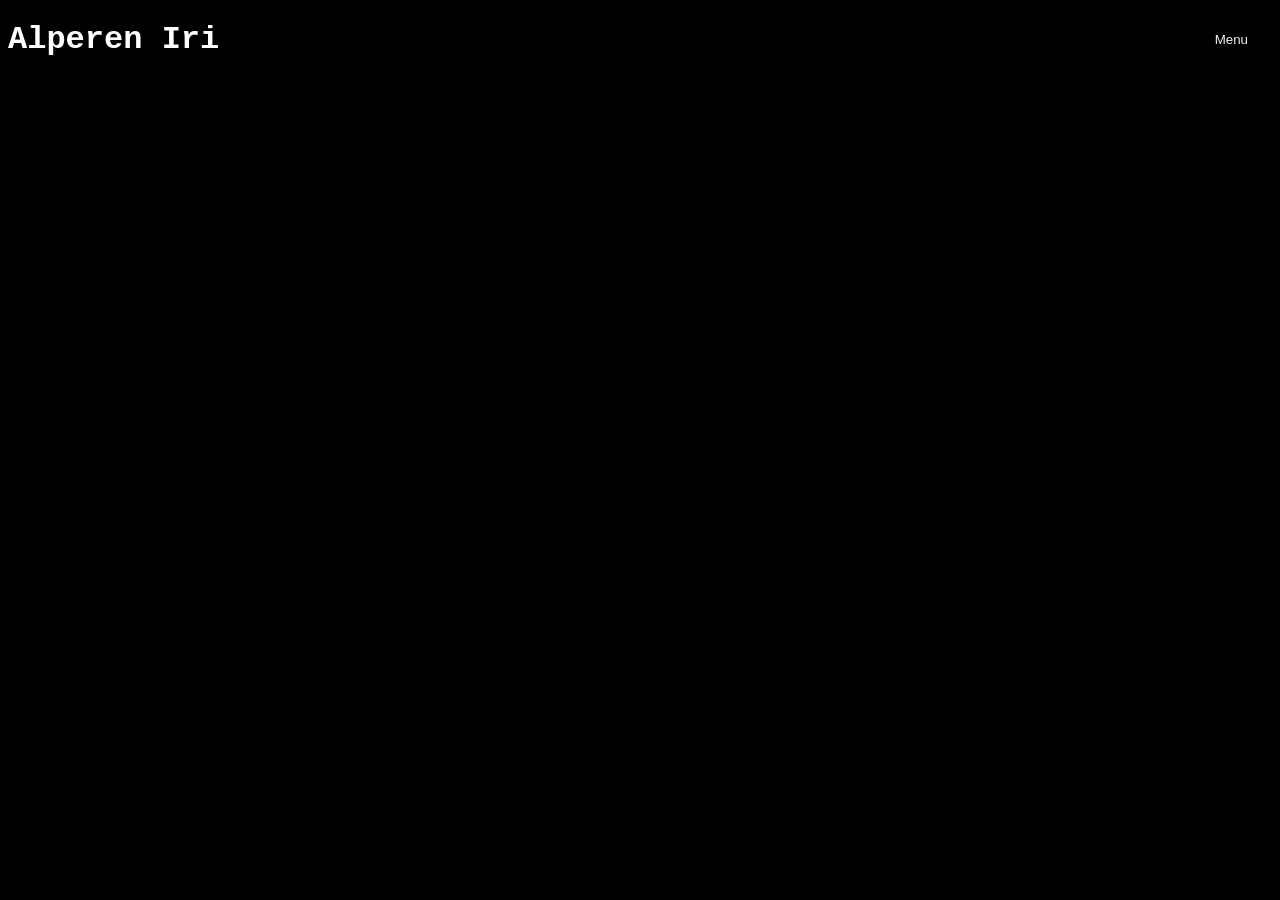
==== index.html @ 88f2e233 "Update index.html" ====
<!DOCTYPE html>
<html lang="en">
 <head>
        <meta charset="UTF-8">
        <meta name="viewport" content="width=device-width, initial-scale=1.0">
        <title>Welcome to my site</title>
        <link rel="stylesheet" href="style.css">
  </head>
 <body class="nigger">
   <header class="header">
<!--navigatiebar-->
      <button id="open-menu">Menu</button>
      <div id="side-bar">
        <button id="close-menu" class="unstyled-btn">✖</button>
        <li><a href="index.html" class="nav-link">home</a></li>
        <li><a href="about.html" class="nav-link">programming languages</a></li>
        <a href="https://www.linkedin.com/in/alperen-iri-6a7904355/" class="ll">
          <img src="social.png" class="linkedin">
        </a>
        <a href="https://github.com/ikomik123" class="lg">
          <img src="github.png" class="github">
        </a>
        <a href="https://www.instagram.com/alperen.turanci/" class="lin">
          <img src="instagram.png" class="instagram">
        </a>
   </header>
   <h1 id="niggerr">Alperen Iri</h1>
   <h2>my coding experiences</h2>
   <p>i started my coding journey when i was just 9 years old. i started with the basics: scratch jr. after i found that too easy, i switched to the regular scratch. at that time i was good at navigating the web and learned how scratch works through youtube. afterwards i tried learning how to hack, but at the time i was too young to learn something that advanced. after the age of 11, i went to highschool. my highschool, metis montessori lyceum, had special coding classes next to regular ones. it's name was coderclass. look in the menu for </p>
   <p>i also made projects for the municipility of amsterdam and for waternet. i also was making games in unreal engine in my free time.</p>
   <h2>my work experience</h2>
   <p>i started my work journey at the age of 12. i started working as a teacher's assistant at coderminds. later on i became a teacher at the age of 15. coderminds is a company who teaches children coding. ages of children range fron 6-12 years old. when i was 13, i started my own freelancing job where i would plan people's vacations. it did not work out very well and thus needed to stop with it. i also started working in the school cantine when i was 12 and at age of 14 i started doing the administration. also at the age of 14 i found a job at the popular fast food chain HFC in the netherlands. i worked there for 2 months before i got asked to work in another restaurant as a waiter. i worked there 8 months before i resigned and continues working a singular job.</p>
   <h2>more information</h2>
   <p>i have done wingchun, a martial arts made during the japanese-chinese war made by ip-man, for over 3+ years in atilim. also next to that i have been doing escrima, a philipines sword fighting sport, for well over a year. i have helped with the school christmas party and made the posters and handled the music. now, i want to study law and become a lawyer. i know 3 languages fluently: dutch, english and turkish.</p>

  <script src="index.js"></script>
 </body>
</html>
 </body>

</html>
---- style.css ----
@import url('https://fonts.googleapis.com/css2?family=Inter:wght@100..900&display=swap');
/* --- ADDED: Import the Press Start 2P font from Google Fonts --- */
@import url('https://fonts.googleapis.com/css2?family=Press+Start+2P&display=swap');

/*navigatiebar*/
.unstyled-btn {
      background-color: transparent;
      font-size: 24px;
       border: none;
}

#close-menu {
      position: absolute;
      top: 12px;
      right: 12px;
      cursor: pointer;
      color: #f0f0f0;
}

#open-menu {
     position: fixed;
     top: 24px;
     right: 24px;
     color: #f0f0f0;
     background-color: black;
     border: none;
     padding: 8px;
     border-radius: 4px;
     cursor: pointer;
}

#side-bar {
     padding-top: 32px;
     color: #f0f0f0;
     background-color: black;
     width: 300px;
     height: 100vh;
     position: fixed;
     top: 0;
     left: 0;
     transform: translateX(-100%);
     transition: transform 0.25s ease-out;
}

#side-bar li {
     text-align: center;
     padding: 50px 0;
}

#side-bar.side-bar--open {
     transform: translateX(0);
}

.nav-link{
  color:#f0f0f0;
}

.linkedin{
  color: white;
  width: 32px;
  height: 32px;
  filter: invert(100%) sepia(100%) saturate(0) hue-rotate(280deg) brightness(100%) contrast(100%);
  padding: 0px 25px;
  visibility: visible;
}

.instagram{
  color: white;
  width: 32px;
  height: 32px;
  filter: invert(100%) sepia(100%) saturate(0) hue-rotate(280deg) brightness(100%) contrast(100%);
  padding: 100px 25px;
  visibility: visible;
}

.github{
  color: white;
  width: 32px;
  height: 32px;
  filter: invert(100%) sepia(100%) saturate(0) hue-rotate(280deg) brightness(100%) contrast(100%);
  padding: 50px 25px;
  visibility: visible;
}

.ll{
  visibility:hidden;
}

.lg{
  visibility:hidden;
}

.lin{
  visibility:hidden;
}
/*einde navigatiebar*/
body {
   font-family: ui-monospace, Menlo, Monaco, "Cascadia Mono", "Segoe UI Mono", "Roboto Mono", "Oxygen Mono", "Ubuntu Monospace", "Source Code Pro", "Fira Mono", "Droid Sans Mono", "Courier New", monospace;
    background-color: black;
}

H1{
  color: white;
}
.naam {
   text-align: center;
}

.pbegin{
  color:white;
  text-align: center;
  margin-bottom: 30px;
  margin-top: 30px;
}

/*column*/
.column {
  float: left;
  width: 50%;
}


.row:after {
  content: "";
  display: table;
  clear: both;
}

.row {
  display: flex;
}

.column {
  flex: 50%;
  text-align: center;
}
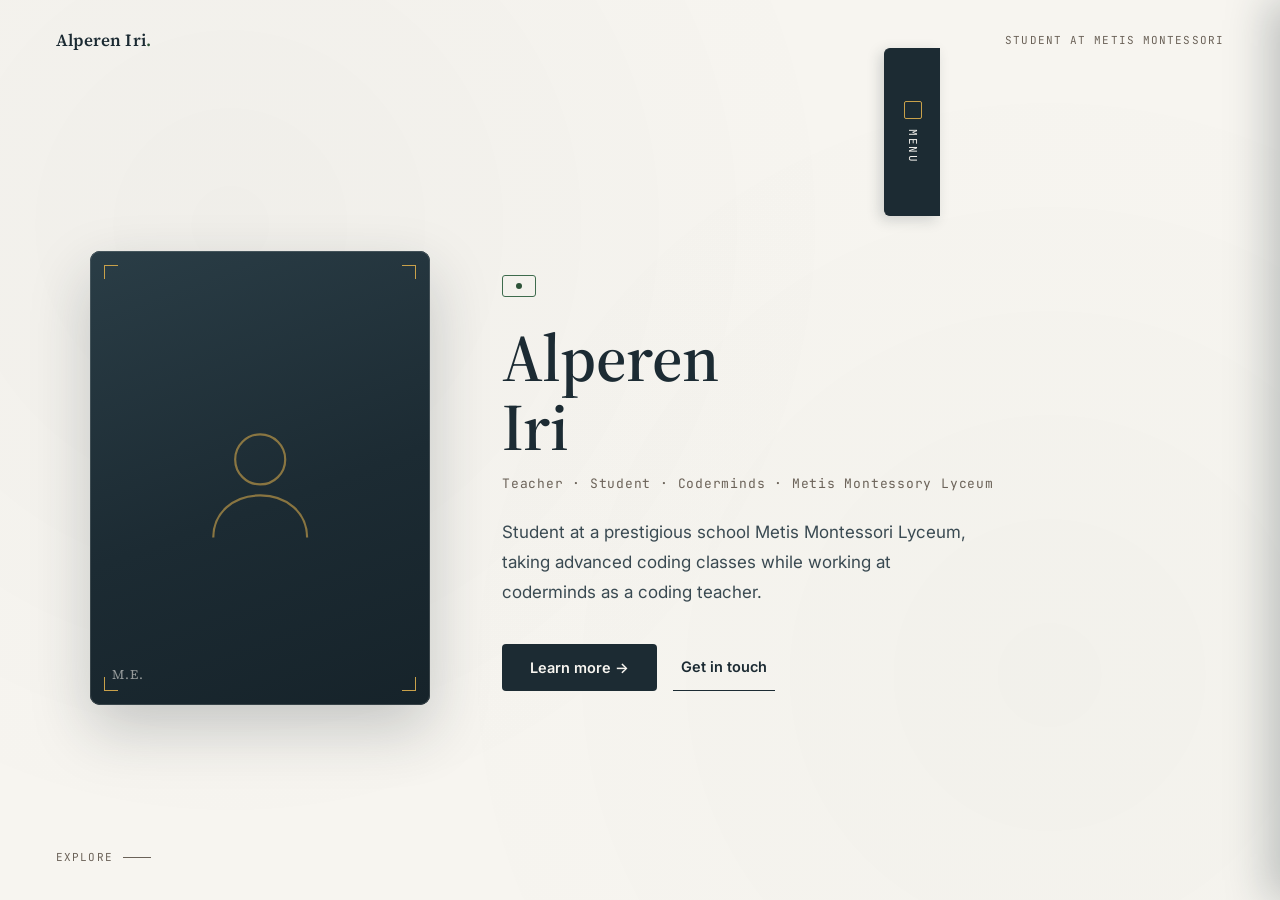
==== commit 133b778d: "added files for the newest version of the website" ====
--- a/index.html
+++ b/index.html
@@ -1,42 +1,91 @@
 <!DOCTYPE html>
 <html lang="en">
- <head>
-        <meta charset="UTF-8">
-        <meta name="viewport" content="width=device-width, initial-scale=1.0">
-        <title>Welcome to my site</title>
-        <link rel="stylesheet" href="style.css">
-  </head>
- <body class="nigger">
-   <header class="header">
-<!--navigatiebar-->
-      <button id="open-menu">Menu</button>
-      <div id="side-bar">
-        <button id="close-menu" class="unstyled-btn">✖</button>
-        <li><a href="index.html" class="nav-link">home</a></li>
-        <li><a href="about.html" class="nav-link">programming languages</a></li>
-        <a href="https://www.linkedin.com/in/alperen-iri-6a7904355/" class="ll">
-          <img src="social.png" class="linkedin">
-        </a>
-        <a href="https://github.com/ikomik123" class="lg">
-          <img src="github.png" class="github">
-        </a>
-        <a href="https://www.instagram.com/alperen.turanci/" class="lin">
-          <img src="instagram.png" class="instagram">
-        </a>
-   </header>
-   <h1 id="niggerr">Alperen Iri</h1>
-   <h2>my coding experiences</h2>
-   <p>i started my coding journey when i was just 9 years old. i started with the basics: scratch jr. after i found that too easy, i switched to the regular scratch. at that time i was good at navigating the web and learned how scratch works through youtube. afterwards i tried learning how to hack, but at the time i was too young to learn something that advanced. after the age of 11, i went to highschool. my highschool, metis montessori lyceum, had special coding classes next to regular ones. it's name was coderclass. look in the menu for </p>
-   <p>i also made projects for the municipility of amsterdam and for waternet. i also was making games in unreal engine in my free time.</p>
-   <h2>my work experience</h2>
-   <p>i started my work journey at the age of 12. i started working as a teacher's assistant at coderminds. later on i became a teacher at the age of 15. coderminds is a company who teaches children coding. ages of children range fron 6-12 years old. when i was 13, i started my own freelancing job where i would plan people's vacations. it did not work out very well and thus needed to stop with it. i also started working in the school cantine when i was 12 and at age of 14 i started doing the administration. also at the age of 14 i found a job at the popular fast food chain HFC in the netherlands. i worked there for 2 months before i got asked to work in another restaurant as a waiter. i worked there 8 months before i resigned and continues working a singular job.</p>
-   <h2>more information</h2>
-   <p>i have done wingchun, a martial arts made during the japanese-chinese war made by ip-man, for over 3+ years in atilim. also next to that i have been doing escrima, a philipines sword fighting sport, for well over a year. i have helped with the school christmas party and made the posters and handled the music. now, i want to study law and become a lawyer. i know 3 languages fluently: dutch, english and turkish.</p>
+<head>
+<meta charset="UTF-8">
+<meta name="viewport" content="width=device-width, initial-scale=1.0">
+<title>Alperen Iri</title>
+<link rel="preconnect" href="https://fonts.googleapis.com">
+<link rel="preconnect" href="https://fonts.gstatic.com" crossorigin>
+<link href="https://fonts.googleapis.com/css2?family=Source+Serif+4:opsz,wght@8..60,400;8..60,500;8..60,600;8..60,700&family=Inter:wght@400;500;600&family=JetBrains+Mono:wght@400;500&display=swap" rel="stylesheet">
+<link rel="stylesheet" href="style.css">
 
-  <script src="index.js"></script>
- </body>
-</html>
- </body>
-
-</html>
-
+</head>
+<body>
+ 
+<div class="texture"></div>
+ 
+<!-- TOP BAR -->
+<div class="topbar">
+  <a href="#" class="brand">Alperen Iri<span>.</span></a>
+  <span class="tagline">Student at Metis Montessori</span>
+</div>
+ 
+<!-- GRADEBOOK NAV -->
+<div class="nav-scrim" onclick="document.body.classList.remove('nav-open')"></div>
+<nav class="nav-tab">
+  <button class="tab-trigger" onclick="document.body.classList.add('nav-open')" aria-label="Open menu">
+    <div class="tab-mark"><svg viewBox="0 0 16 16"><path d="M2 8l4 4 8-8"/></svg></div>
+    <span class="stamp-text">Menu</span>
+  </button>
+  <div class="nav-panel">
+    <div class="nav-panel-header">
+      <span class="nav-panel-label">Roll Call</span>
+      <button class="nav-close" onclick="document.body.classList.remove('nav-open')" aria-label="Close menu">✕</button>
+    </div>
+    <ul class="roll-call">
+     <li><a href="index.html"><span class="num">01</span>Home<span class="check"><svg viewBox="0 0 16 16"><path d="M2 8l4 4 8-8"/></svg></span></a></li>
+      <li><a href="about.html"><span class="num">02</span>Teaching career<span class="check"><svg viewBox="0 0 16 16"><path d="M2 8l4 4 8-8"/></svg></span></a></li>
+      <li><a href="school.html" class="active"><span class="num">03</span>Education<span class="check"><svg viewBox="0 0 16 16"><path d="M2 8l4 4 8-8"/></svg></span></a></li>
+      <li><a href="contact.html" class="active"><span class="num">04</span>Contact<span class="check"><svg viewBox="0 0 16 16"><path d="M2 8l4 4 8-8"/></svg></span></a></li>
+    </ul>
+    <div class="nav-panel-footer">
+      Metis Montessori Lyceum<br>
+      Coding teacher and student<br>
+      Amsterdam
+    </div>
+  </div>
+</nav>
+ 
+<!-- MAIN LANDING -->
+<main>
+  <div class="landing">
+ 
+    <!-- PHOTO -->
+    <div class="portrait-wrap">
+      <div class="portrait-placeholder">
+        <svg viewBox="0 0 100 100" fill="none">
+          <circle cx="50" cy="38" r="16" stroke="#C9A14A" stroke-width="1.4" opacity="0.7"/>
+          <path d="M20 88c0-16 13-27 30-27s30 11 30 27" stroke="#C9A14A" stroke-width="1.4" opacity="0.7"/>
+        </svg>
+      </div>
+      <div class="portrait-monogram">M.E.</div>
+      <div class="tick tl"></div>
+      <div class="tick tr"></div>
+      <div class="tick bl"></div>
+      <div class="tick br"></div>
+      <div class="portrait-frame"></div>
+      <div class="wipe"></div>
+    </div>
+ 
+    <!-- TEXT -->
+    <div class="landing-text">
+      <span class="eyebrow"></span>
+      <h1>Alperen<br>Iri</h1>
+      <div class="role-line">Teacher · Student · Coderminds · Metis Montessory Lyceum</div>
+      <p class="intro">Student at a prestigious school Metis Montessori Lyceum, taking advanced coding classes while working at coderminds as a coding teacher.</p>
+      <div class="landing-actions">
+        <a href="about.html" class="btn-primary">Learn more →</a>
+        <a href="about.html#contact" class="btn-ghost">Get in touch</a>
+      </div>
+    </div>
+ 
+  </div>
+</main>
+ 
+<div class="scroll-cue">
+  <span>Explore</span>
+  <span class="line"></span>
+</div>
+ 
+</body>
+</html>
--- a/style.css
+++ b/style.css
@@ -1,137 +1,421 @@
-@import url('https://fonts.googleapis.com/css2?family=Inter:wght@100..900&display=swap');
-/* --- ADDED: Import the Press Start 2P font from Google Fonts --- */
-@import url('https://fonts.googleapis.com/css2?family=Press+Start+2P&display=swap');
-
-/*navigatiebar*/
-.unstyled-btn {
-      background-color: transparent;
-      font-size: 24px;
-       border: none;
-}
-
-#close-menu {
-      position: absolute;
-      top: 12px;
-      right: 12px;
-      cursor: pointer;
-      color: #f0f0f0;
-}
-
-#open-menu {
-     position: fixed;
-     top: 24px;
-     right: 24px;
-     color: #f0f0f0;
-     background-color: black;
-     border: none;
-     padding: 8px;
-     border-radius: 4px;
-     cursor: pointer;
-}
-
-#side-bar {
-     padding-top: 32px;
-     color: #f0f0f0;
-     background-color: black;
-     width: 300px;
-     height: 100vh;
-     position: fixed;
-     top: 0;
-     left: 0;
-     transform: translateX(-100%);
-     transition: transform 0.25s ease-out;
-}
-
-#side-bar li {
-     text-align: center;
-     padding: 50px 0;
-}
-
-#side-bar.side-bar--open {
-     transform: translateX(0);
-}
-
-.nav-link{
-  color:#f0f0f0;
-}
-
-.linkedin{
-  color: white;
-  width: 32px;
-  height: 32px;
-  filter: invert(100%) sepia(100%) saturate(0) hue-rotate(280deg) brightness(100%) contrast(100%);
-  padding: 0px 25px;
-  visibility: visible;
-}
-
-.instagram{
-  color: white;
-  width: 32px;
-  height: 32px;
-  filter: invert(100%) sepia(100%) saturate(0) hue-rotate(280deg) brightness(100%) contrast(100%);
-  padding: 100px 25px;
-  visibility: visible;
-}
-
-.github{
-  color: white;
-  width: 32px;
-  height: 32px;
-  filter: invert(100%) sepia(100%) saturate(0) hue-rotate(280deg) brightness(100%) contrast(100%);
-  padding: 50px 25px;
-  visibility: visible;
-}
-
-.ll{
-  visibility:hidden;
-}
-
-.lg{
-  visibility:hidden;
-}
-
-.lin{
-  visibility:hidden;
-}
-/*einde navigatiebar*/
-body {
-   font-family: ui-monospace, Menlo, Monaco, "Cascadia Mono", "Segoe UI Mono", "Roboto Mono", "Oxygen Mono", "Ubuntu Monospace", "Source Code Pro", "Fira Mono", "Droid Sans Mono", "Courier New", monospace;
-    background-color: black;
-}
-
-H1{
-  color: white;
-}
-.naam {
-   text-align: center;
-}
-
-.pbegin{
-  color:white;
-  text-align: center;
-  margin-bottom: 30px;
-  margin-top: 30px;
-}
-
-/*column*/
-.column {
-  float: left;
-  width: 50%;
-}
-
-
-.row:after {
-  content: "";
-  display: table;
-  clear: both;
-}
-
-.row {
-  display: flex;
-}
-
-.column {
-  flex: 50%;
-  text-align: center;
-}
-
+ :root{
+    --paper:#F7F5F0;
+    --paper-deep:#EFEBE2;
+    --ink:#1C2B33;
+    --ink-soft:#3A4A52;
+    --green:#2E5339;
+    --green-soft:#3E6B4D;
+    --gold:#C9A14A;
+    --grey:#6B6258;
+    --rule: rgba(28,43,51,0.14);
+    --serif: 'Source Serif 4', Georgia, serif;
+    --sans: 'Inter', -apple-system, sans-serif;
+    --mono: 'JetBrains Mono', monospace;
+  }
+ 
+  *{margin:0;padding:0;box-sizing:border-box;}
+  html{scroll-behavior:smooth;}
+ 
+  body{
+    background:var(--paper);
+    color:var(--ink);
+    font-family:var(--sans);
+    -webkit-font-smoothing:antialiased;
+    overflow-x:hidden;
+    height:100vh;
+  }
+ 
+  @media (prefers-reduced-motion: reduce){
+    *{animation-duration:0.01ms !important; animation-iteration-count:1 !important; transition-duration:0.01ms !important; scroll-behavior:auto !important;}
+  }
+ 
+  a{color:inherit; text-decoration:none;}
+  ::selection{background:var(--gold); color:var(--ink);}
+ 
+  .texture{
+    position:fixed; inset:0; pointer-events:none; z-index:0;
+    background-image:
+      radial-gradient(circle at 18% 25%, rgba(28,43,51,0.03) 0%, transparent 50%),
+      radial-gradient(circle at 82% 75%, rgba(46,83,57,0.025) 0%, transparent 50%);
+  }
+ 
+  /* ===================================================
+     GRADEBOOK TAB NAVIGATION (shared component)
+     =================================================== */
+ 
+  .nav-tab{
+    position:fixed; top:0; right:0; height:100vh; z-index:100;
+    display:flex; align-items:flex-start;
+  }
+ 
+  .tab-trigger{
+    position:relative;
+    margin-top:48px;
+    width:56px; height:168px;
+    background:var(--ink);
+    border-radius:6px 0 0 6px;
+    border:1px solid var(--ink);
+    border-right:none;
+    cursor:pointer;
+    display:flex; flex-direction:column; align-items:center; justify-content:center; gap:10px;
+    box-shadow:-4px 4px 14px rgba(28,43,51,0.18);
+    transition:width 0.45s cubic-bezier(.65,0,.35,1), background 0.3s ease;
+    overflow:hidden;
+  }
+  .tab-trigger:hover{ width:60px; }
+ 
+  .tab-trigger .stamp-text{
+    writing-mode:vertical-rl;
+    font-family:var(--mono);
+    font-size:11px;
+    letter-spacing:0.14em;
+    color:var(--paper);
+    text-transform:uppercase;
+  }
+ 
+  .tab-trigger .tab-mark{
+    width:18px; height:18px;
+    border:1.5px solid var(--gold);
+    border-radius:2px;
+    display:flex; align-items:center; justify-content:center;
+    flex-shrink:0;
+  }
+  .tab-trigger .tab-mark svg{
+    width:11px; height:11px;
+    stroke:var(--gold); stroke-width:2.5; fill:none;
+    stroke-dasharray:20; stroke-dashoffset:20;
+    transition:stroke-dashoffset 0.4s ease 0.1s;
+  }
+  body.nav-open .tab-trigger .tab-mark svg{ stroke-dashoffset:0; }
+  body.nav-open .tab-trigger{ width:0; border-width:0; margin-right:0; box-shadow:none; }
+ 
+  .nav-panel{
+    position:relative; height:100vh; width:340px; max-width:84vw;
+    background:var(--ink);
+    transform:translateX(100%);
+    transition:transform 0.5s cubic-bezier(.65,0,.35,1);
+    padding:56px 44px;
+    display:flex; flex-direction:column;
+    box-shadow:-12px 0 40px rgba(28,43,51,0.25);
+  }
+  body.nav-open .nav-panel{ transform:translateX(0); }
+ 
+  .nav-panel-header{
+    display:flex; align-items:center; justify-content:space-between;
+    margin-bottom:52px;
+  }
+ 
+  .nav-panel-label{
+    font-family:var(--mono); font-size:11px; letter-spacing:0.14em;
+    text-transform:uppercase; color:var(--gold);
+  }
+ 
+  .nav-close{
+    width:32px;height:32px; border:1px solid rgba(247,245,240,0.3);
+    border-radius:50%; background:transparent; color:var(--paper); cursor:pointer;
+    display:flex;align-items:center;justify-content:center; font-size:16px;
+    transition:background 0.25s ease, transform 0.25s ease;
+  }
+  .nav-close:hover{ background:rgba(247,245,240,0.12); transform:rotate(90deg); }
+ 
+  .roll-call{ list-style:none; display:flex; flex-direction:column; gap:4px; }
+ 
+  .roll-call li{
+    opacity:0; transform:translateX(16px);
+    transition:opacity 0.4s ease, transform 0.4s ease;
+  }
+  body.nav-open .roll-call li{ opacity:1; transform:translateX(0); }
+  body.nav-open .roll-call li:nth-child(1){ transition-delay:0.12s; }
+  body.nav-open .roll-call li:nth-child(2){ transition-delay:0.18s; }
+  body.nav-open .roll-call li:nth-child(3){ transition-delay:0.24s; }
+  body.nav-open .roll-call li:nth-child(4){ transition-delay:0.30s; }
+  body.nav-open .roll-call li:nth-child(5){ transition-delay:0.36s; }
+ 
+  .roll-call a{
+    display:flex; align-items:baseline; gap:14px;
+    padding:15px 4px;
+    border-bottom:1px solid rgba(247,245,240,0.12);
+    font-family:var(--serif); font-size:24px; font-weight:500;
+    color:var(--paper); position:relative;
+  }
+ 
+  .roll-call .num{ font-family:var(--mono); font-size:12px; color:var(--grey); flex-shrink:0; }
+ 
+  .roll-call .check{ margin-left:auto; width:16px;height:16px; flex-shrink:0; }
+  .roll-call .check svg{
+    width:16px;height:16px; stroke:var(--gold); stroke-width:2.5; fill:none;
+    stroke-dasharray:22; stroke-dashoffset:22;
+    transition:stroke-dashoffset 0.35s ease;
+  }
+  .roll-call a:hover .check svg{ stroke-dashoffset:0; }
+  .roll-call a:hover{ color:var(--gold); }
+  .roll-call a:hover .num{ color:var(--gold); }
+ 
+  .nav-panel-footer{
+    margin-top:auto; padding-top:32px;
+    border-top:1px solid rgba(247,245,240,0.12);
+    font-family:var(--mono); font-size:11px; color:var(--grey); line-height:1.8;
+  }
+ 
+  .nav-scrim{
+    position:fixed; inset:0; background:rgba(28,43,51,0.35);
+    opacity:0; pointer-events:none; transition:opacity 0.4s ease; z-index:90;
+  }
+  body.nav-open .nav-scrim{ opacity:1; pointer-events:auto; }
+ 
+  /* ===================================================
+     TOP BAR
+     =================================================== */
+ 
+  .topbar{
+    position:fixed; top:0; left:0; right:0; z-index:50;
+    display:flex; align-items:center; justify-content:space-between;
+    padding:28px 56px;
+    pointer-events:none;
+  }
+  .topbar .brand{
+    pointer-events:auto;
+    font-family:var(--serif); font-size:17px; font-weight:600; letter-spacing:0.01em;
+    opacity:0; animation:fadeIn 0.8s ease 1.4s forwards;
+  }
+  .topbar .brand span{ color:var(--green); }
+ 
+  .topbar .tagline{
+    pointer-events:auto;
+    font-family:var(--mono); font-size:11px; letter-spacing:0.1em; text-transform:uppercase;
+    color:var(--grey);
+    opacity:0; animation:fadeIn 0.8s ease 1.5s forwards;
+  }
+ 
+  @keyframes fadeIn{ from{opacity:0;} to{opacity:1;} }
+ 
+  /* ===================================================
+     MAIN — photo, name, text
+     =================================================== */
+ 
+  main{
+    position:relative; z-index:1;
+    height:100vh;
+    display:flex;
+    align-items:center;
+    justify-content:center;
+    padding:120px 56px 64px;
+  }
+ 
+  .landing{
+    display:grid;
+    grid-template-columns:340px 1fr;
+    gap:72px;
+    align-items:center;
+    max-width:1100px;
+    width:100%;
+  }
+ 
+  /* ---- photo frame with wipe reveal ---- */
+  .portrait-wrap{
+    position:relative;
+    width:100%;
+    aspect-ratio:3/4;
+    border-radius:10px;
+    overflow:hidden;
+    background:var(--ink);
+    box-shadow:0 24px 60px rgba(28,43,51,0.22);
+  }
+ 
+  .portrait-frame{
+    position:absolute; inset:0;
+    border:1px solid rgba(247,245,240,0.14);
+    border-radius:10px;
+    z-index:5;
+    pointer-events:none;
+  }
+ 
+  /* placeholder portrait */
+  .portrait-placeholder{
+    position:absolute; inset:0;
+    background:
+      linear-gradient(160deg, #2A3D46 0%, #1C2B33 55%, #16232A 100%);
+    display:flex;
+    align-items:center;
+    justify-content:center;
+    opacity:0;
+    animation:portraitFade 1s ease 0.9s forwards;
+  }
+ 
+  .portrait-placeholder svg{
+    width:46%;
+    opacity:0.9;
+  }
+ 
+  .portrait-monogram{
+    position:absolute;
+    bottom:22px; left:22px;
+    font-family:var(--serif);
+    font-size:13px;
+    letter-spacing:0.08em;
+    color:rgba(247,245,240,0.55);
+    z-index:4;
+    opacity:0;
+    animation:fadeIn 0.6s ease 1.5s forwards;
+  }
+ 
+  @keyframes portraitFade{
+    from{ opacity:0; transform:scale(1.04); }
+    to{ opacity:1; transform:scale(1); }
+  }
+ 
+  /* the wipe panel that reveals the photo */
+  .wipe{
+    position:absolute; inset:0;
+    background:var(--paper);
+    z-index:6;
+    transform-origin:top;
+    animation:wipeReveal 1.1s cubic-bezier(.76,0,.24,1) 0.15s forwards;
+  }
+ 
+  @keyframes wipeReveal{
+    0%{ transform:scaleY(1); }
+    100%{ transform:scaleY(0); }
+  }
+ 
+  .wipe::after{
+    content:'';
+    position:absolute; left:0; right:0; bottom:0;
+    height:3px;
+    background:var(--gold);
+    opacity:0;
+    animation:wipeEdge 1.1s cubic-bezier(.76,0,.24,1) 0.15s forwards;
+  }
+ 
+  @keyframes wipeEdge{
+    0%{ opacity:1; }
+    92%{ opacity:1; }
+    100%{ opacity:0; }
+  }
+ 
+  /* corner tick marks, like a contact-sheet frame */
+  .portrait-wrap .tick{
+    position:absolute;
+    width:14px; height:14px;
+    border:1.5px solid var(--gold);
+    z-index:7;
+    opacity:0;
+    animation:fadeIn 0.5s ease 1.25s forwards;
+  }
+  .tick.tl{ top:14px; left:14px; border-right:none; border-bottom:none; }
+  .tick.tr{ top:14px; right:14px; border-left:none; border-bottom:none; }
+  .tick.bl{ bottom:14px; left:14px; border-right:none; border-top:none; }
+  .tick.br{ bottom:14px; right:14px; border-left:none; border-top:none; }
+ 
+  /* ---- text column ---- */
+  .landing-text{ padding-top:8px; }
+ 
+  .eyebrow{
+    display:inline-flex; align-items:center; gap:8px;
+    font-family:var(--mono); font-size:11px; letter-spacing:0.16em; text-transform:uppercase;
+    color:var(--green-soft);
+    border:1px solid var(--green-soft);
+    padding:7px 13px; border-radius:3px;
+    margin-bottom:26px;
+    opacity:0; animation:rise 0.7s ease 1.15s forwards;
+  }
+  .eyebrow::before{ content:''; width:6px;height:6px; border-radius:50%; background:var(--green); }
+ 
+  .landing-text h1{
+    font-family:var(--serif);
+    font-weight:600;
+    font-size:clamp(40px, 5.2vw, 68px);
+    line-height:1.04;
+    letter-spacing:-0.01em;
+    color:var(--ink);
+    opacity:0; animation:rise 0.8s ease 1.25s forwards;
+  }
+ 
+  .landing-text h1 em{ font-style:italic; color:var(--green); font-weight:500; }
+ 
+  .role-line{
+    margin-top:14px;
+    font-family:var(--mono);
+    font-size:13px;
+    letter-spacing:0.06em;
+    color:var(--grey);
+    opacity:0; animation:rise 0.8s ease 1.35s forwards;
+  }
+ 
+  .landing-text p.intro{
+    margin-top:26px;
+    max-width:480px;
+    font-size:17px;
+    line-height:1.75;
+    color:var(--ink-soft);
+    opacity:0; animation:rise 0.8s ease 1.45s forwards;
+  }
+ 
+  .landing-actions{
+    margin-top:36px;
+    display:flex; gap:16px; align-items:center;
+    opacity:0; animation:rise 0.8s ease 1.55s forwards;
+  }
+ 
+  .btn-primary{
+    background:var(--ink); color:var(--paper);
+    font-family:var(--sans); font-weight:600; font-size:14.5px;
+    padding:15px 28px; border-radius:4px;
+    display:inline-flex; align-items:center; gap:10px;
+    transition:background 0.25s ease, transform 0.25s ease;
+  }
+  .btn-primary:hover{ background:var(--green); transform:translateY(-2px); }
+ 
+  .btn-ghost{
+    font-family:var(--sans); font-weight:600; font-size:14.5px; color:var(--ink);
+    padding:15px 8px; border-bottom:1.5px solid var(--ink);
+    transition:color 0.25s ease, border-color 0.25s ease;
+  }
+  .btn-ghost:hover{ color:var(--green); border-color:var(--green); }
+ 
+  @keyframes rise{
+    from{ opacity:0; transform:translateY(16px); }
+    to{ opacity:1; transform:translateY(0); }
+  }
+ 
+  /* scroll cue */
+  .scroll-cue{
+    position:fixed;
+    bottom:36px; left:56px;
+    display:flex; align-items:center; gap:10px;
+    font-family:var(--mono); font-size:11px; letter-spacing:0.1em; text-transform:uppercase;
+    color:var(--grey);
+    z-index:20;
+    opacity:0; animation:fadeIn 0.8s ease 1.7s forwards;
+  }
+  .scroll-cue .line{
+    width:28px; height:1px; background:var(--grey);
+    position:relative; overflow:hidden;
+  }
+  .scroll-cue .line::after{
+    content:'';
+    position:absolute; left:-100%; top:0; bottom:0; width:100%;
+    background:var(--gold);
+    animation:slideLine 2.2s ease-in-out infinite;
+  }
+  @keyframes slideLine{
+    0%{ left:-100%; }
+    50%{ left:0; }
+    100%{ left:100%; }
+  }
+ 
+  /* ===================================================
+     responsive
+     =================================================== */
+  @media (max-width:880px){
+    .topbar{ padding:22px 24px; }
+    main{ padding:110px 24px 100px; height:auto; min-height:100vh; }
+    .landing{ grid-template-columns:1fr; gap:40px; text-align:center; }
+    .portrait-wrap{ max-width:280px; margin:0 auto; }
+    .eyebrow{ margin-left:auto; margin-right:auto; }
+    .landing-text p.intro{ margin-left:auto; margin-right:auto; }
+    .landing-actions{ justify-content:center; }
+    .nav-panel{ padding:44px 28px; }
+    .scroll-cue{ display:none; }
+    body{ height:auto; }
+  }
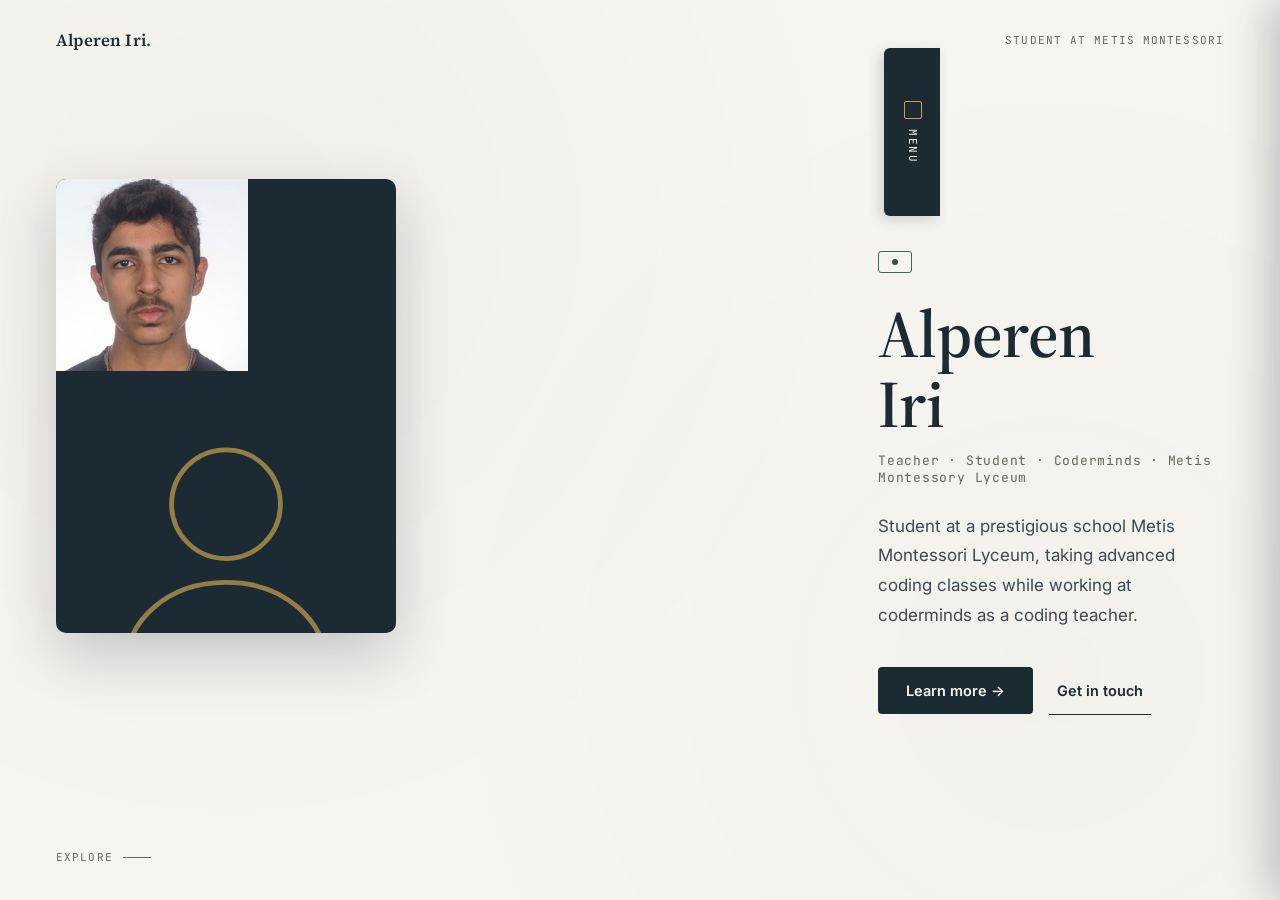
==== commit f07ea298: "Update index.html" ====
--- a/index.html
+++ b/index.html
@@ -14,13 +14,13 @@
  
 <div class="texture"></div>
  
-<!-- TOP BAR -->
+
 <div class="topbar">
   <a href="#" class="brand">Alperen Iri<span>.</span></a>
   <span class="tagline">Student at Metis Montessori</span>
 </div>
  
-<!-- GRADEBOOK NAV -->
+
 <div class="nav-scrim" onclick="document.body.classList.remove('nav-open')"></div>
 <nav class="nav-tab">
   <button class="tab-trigger" onclick="document.body.classList.add('nav-open')" aria-label="Open menu">
@@ -45,14 +45,13 @@
     </div>
   </div>
 </nav>
- 
-<!-- MAIN LANDING -->
+
 <main>
   <div class="landing">
  
     <!-- PHOTO -->
     <div class="portrait-wrap">
-      <div class="portrait-placeholder">
+      <img src="foto.jpg" alt="Description"/>
         <svg viewBox="0 0 100 100" fill="none">
           <circle cx="50" cy="38" r="16" stroke="#C9A14A" stroke-width="1.4" opacity="0.7"/>
           <path d="M20 88c0-16 13-27 30-27s30 11 30 27" stroke="#C9A14A" stroke-width="1.4" opacity="0.7"/>
@@ -88,4 +87,4 @@
 </div>
  
 </body>
-</html>+</html>
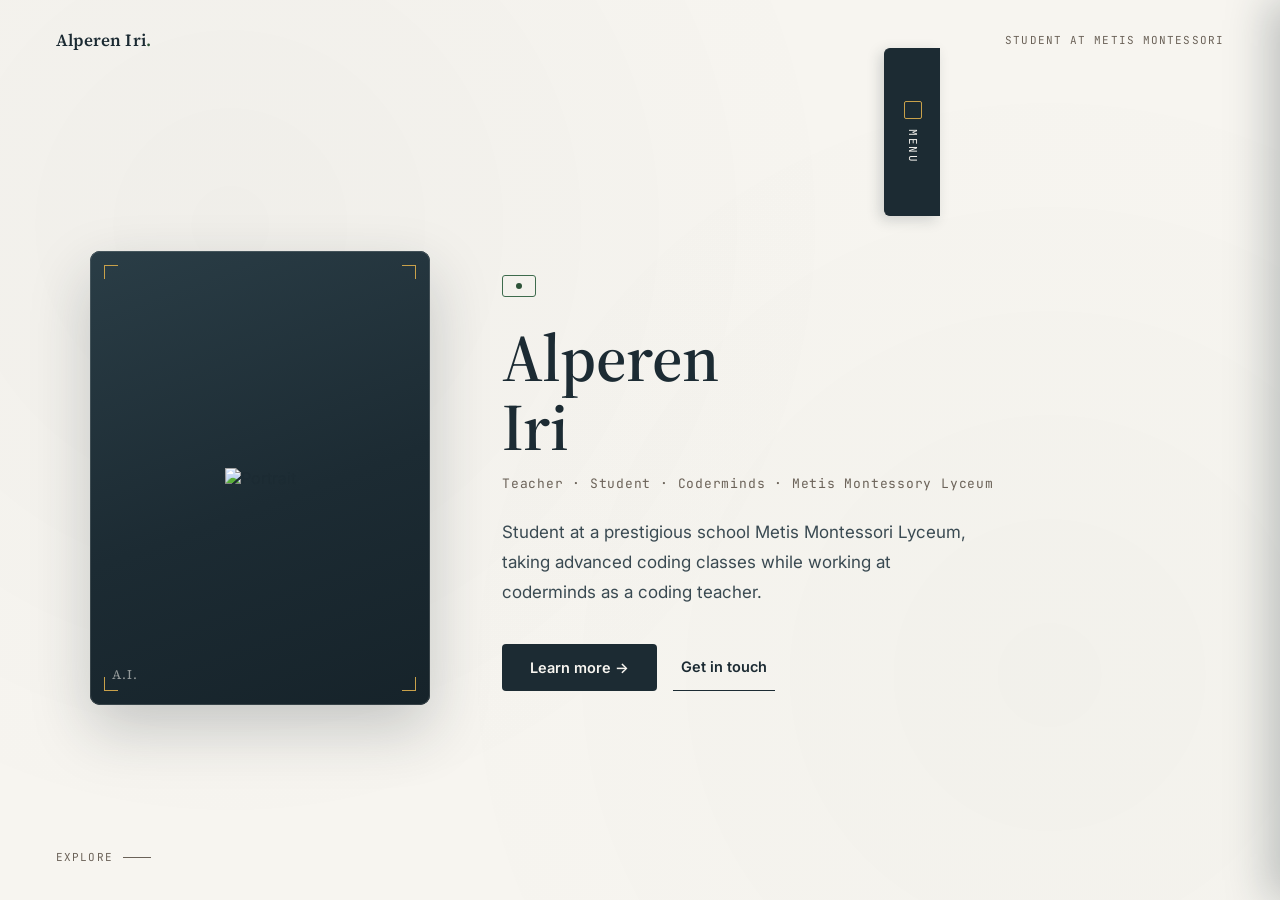
==== commit 63e01b05: "Update index.html" ====
--- a/index.html
+++ b/index.html
@@ -14,13 +14,11 @@
  
 <div class="texture"></div>
  
-
 <div class="topbar">
   <a href="#" class="brand">Alperen Iri<span>.</span></a>
   <span class="tagline">Student at Metis Montessori</span>
 </div>
  
-
 <div class="nav-scrim" onclick="document.body.classList.remove('nav-open')"></div>
 <nav class="nav-tab">
   <button class="tab-trigger" onclick="document.body.classList.add('nav-open')" aria-label="Open menu">
@@ -45,28 +43,23 @@
     </div>
   </div>
 </nav>
-
+ 
 <main>
   <div class="landing">
  
-    <!-- PHOTO -->
-    <div class="portrait-wrap">
-      <img src="foto.jpg" alt="Description"/>
-        <svg viewBox="0 0 100 100" fill="none">
-          <circle cx="50" cy="38" r="16" stroke="#C9A14A" stroke-width="1.4" opacity="0.7"/>
-          <path d="M20 88c0-16 13-27 30-27s30 11 30 27" stroke="#C9A14A" stroke-width="1.4" opacity="0.7"/>
-        </svg>
-      </div>
-      <div class="portrait-monogram">M.E.</div>
-      <div class="tick tl"></div>
-      <div class="tick tr"></div>
-      <div class="tick bl"></div>
-      <div class="tick br"></div>
-      <div class="portrait-frame"></div>
-      <div class="wipe"></div>
-    </div>
+<div class="portrait-wrap">
+  <div class="portrait-placeholder">
+    <img src="C:\Users\tahaa\picture\486b7e2e-82f6-452e-ba48-aa891ca3a17f.jpg" alt="Portrait">
+  </div>
+  <div class="portrait-monogram">A.I.</div>
+  <div class="tick tl"></div>
+  <div class="tick tr"></div>
+  <div class="tick bl"></div>
+  <div class="tick br"></div>
+  <div class="portrait-frame"></div>
+  <div class="wipe"></div>
+</div>
  
-    <!-- TEXT -->
     <div class="landing-text">
       <span class="eyebrow"></span>
       <h1>Alperen<br>Iri</h1>
@@ -88,3 +81,5 @@
  
 </body>
 </html>
+</body>
+</html>
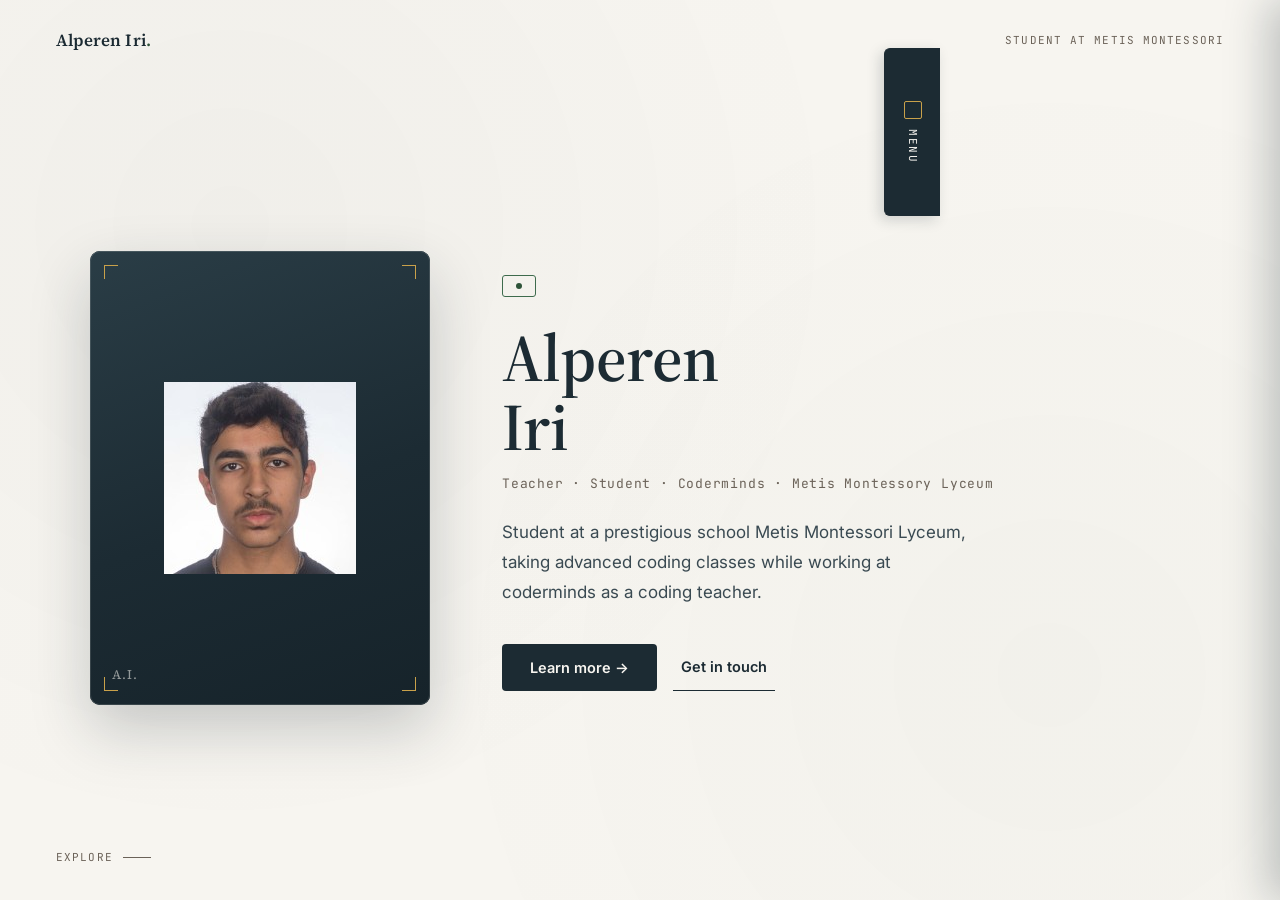
==== commit 85c3b410: "Update index.html" ====
--- a/index.html
+++ b/index.html
@@ -49,7 +49,7 @@
  
 <div class="portrait-wrap">
   <div class="portrait-placeholder">
-    <img src="C:\Users\tahaa\picture\486b7e2e-82f6-452e-ba48-aa891ca3a17f.jpg" alt="Portrait">
+    <img src="foto.jpg" alt="Portrait">
   </div>
   <div class="portrait-monogram">A.I.</div>
   <div class="tick tl"></div>
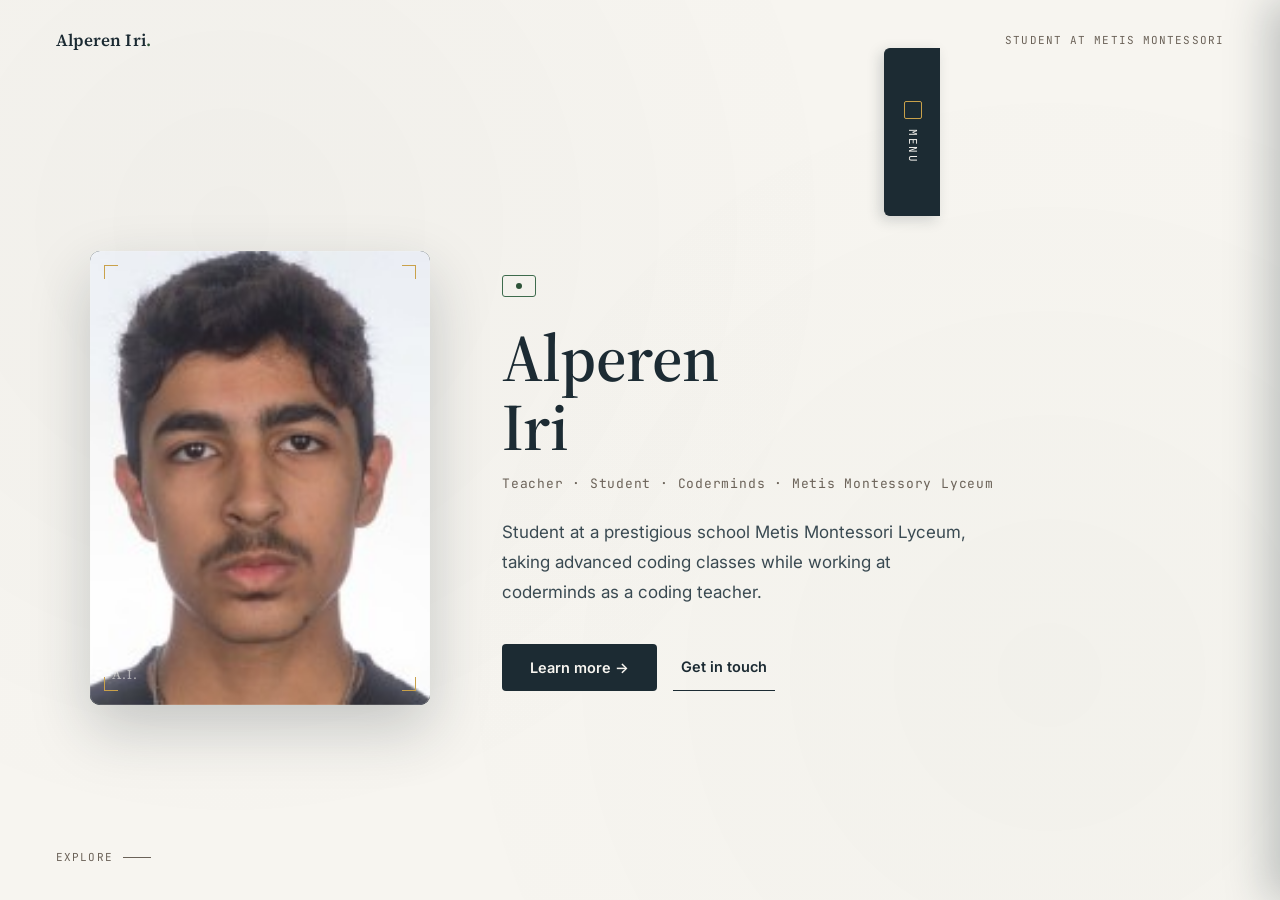
==== commit f7e3ce34: "Update index.html" ====
--- a/index.html
+++ b/index.html
@@ -14,11 +14,13 @@
  
 <div class="texture"></div>
  
+<!-- TOP BAR -->
 <div class="topbar">
   <a href="#" class="brand">Alperen Iri<span>.</span></a>
   <span class="tagline">Student at Metis Montessori</span>
 </div>
  
+<!-- GRADEBOOK NAV -->
 <div class="nav-scrim" onclick="document.body.classList.remove('nav-open')"></div>
 <nav class="nav-tab">
   <button class="tab-trigger" onclick="document.body.classList.add('nav-open')" aria-label="Open menu">
@@ -44,9 +46,11 @@
   </div>
 </nav>
  
+<!-- MAIN LANDING -->
 <main>
   <div class="landing">
  
+    <!-- PHOTO -->
 <div class="portrait-wrap">
   <div class="portrait-placeholder">
     <img src="foto.jpg" alt="Portrait">
@@ -60,6 +64,7 @@
   <div class="wipe"></div>
 </div>
  
+    <!-- TEXT -->
     <div class="landing-text">
       <span class="eyebrow"></span>
       <h1>Alperen<br>Iri</h1>
@@ -81,5 +86,6 @@
  
 </body>
 </html>
+</html>
 </body>
 </html>
--- a/style.css
+++ b/style.css
@@ -1,4 +1,4 @@
- :root{
+:root{
     --paper:#F7F5F0;
     --paper-deep:#EFEBE2;
     --ink:#1C2B33;
@@ -231,21 +231,18 @@
   }
  
   /* placeholder portrait */
-  .portrait-placeholder{
-    position:absolute; inset:0;
-    background:
-      linear-gradient(160deg, #2A3D46 0%, #1C2B33 55%, #16232A 100%);
-    display:flex;
-    align-items:center;
-    justify-content:center;
-    opacity:0;
-    animation:portraitFade 1s ease 0.9s forwards;
-  }
- 
-  .portrait-placeholder svg{
-    width:46%;
-    opacity:0.9;
-  }
+.portrait-placeholder{
+  position:absolute;
+  inset:0;
+}
+ 
+.portrait-placeholder img{
+  width:100%;
+  height:100%;
+  object-fit:cover;
+  object-position:center top;
+  display:block;
+}
  
   .portrait-monogram{
     position:absolute;
@@ -418,4 +415,4 @@
     .nav-panel{ padding:44px 28px; }
     .scroll-cue{ display:none; }
     body{ height:auto; }
-  }+  }
